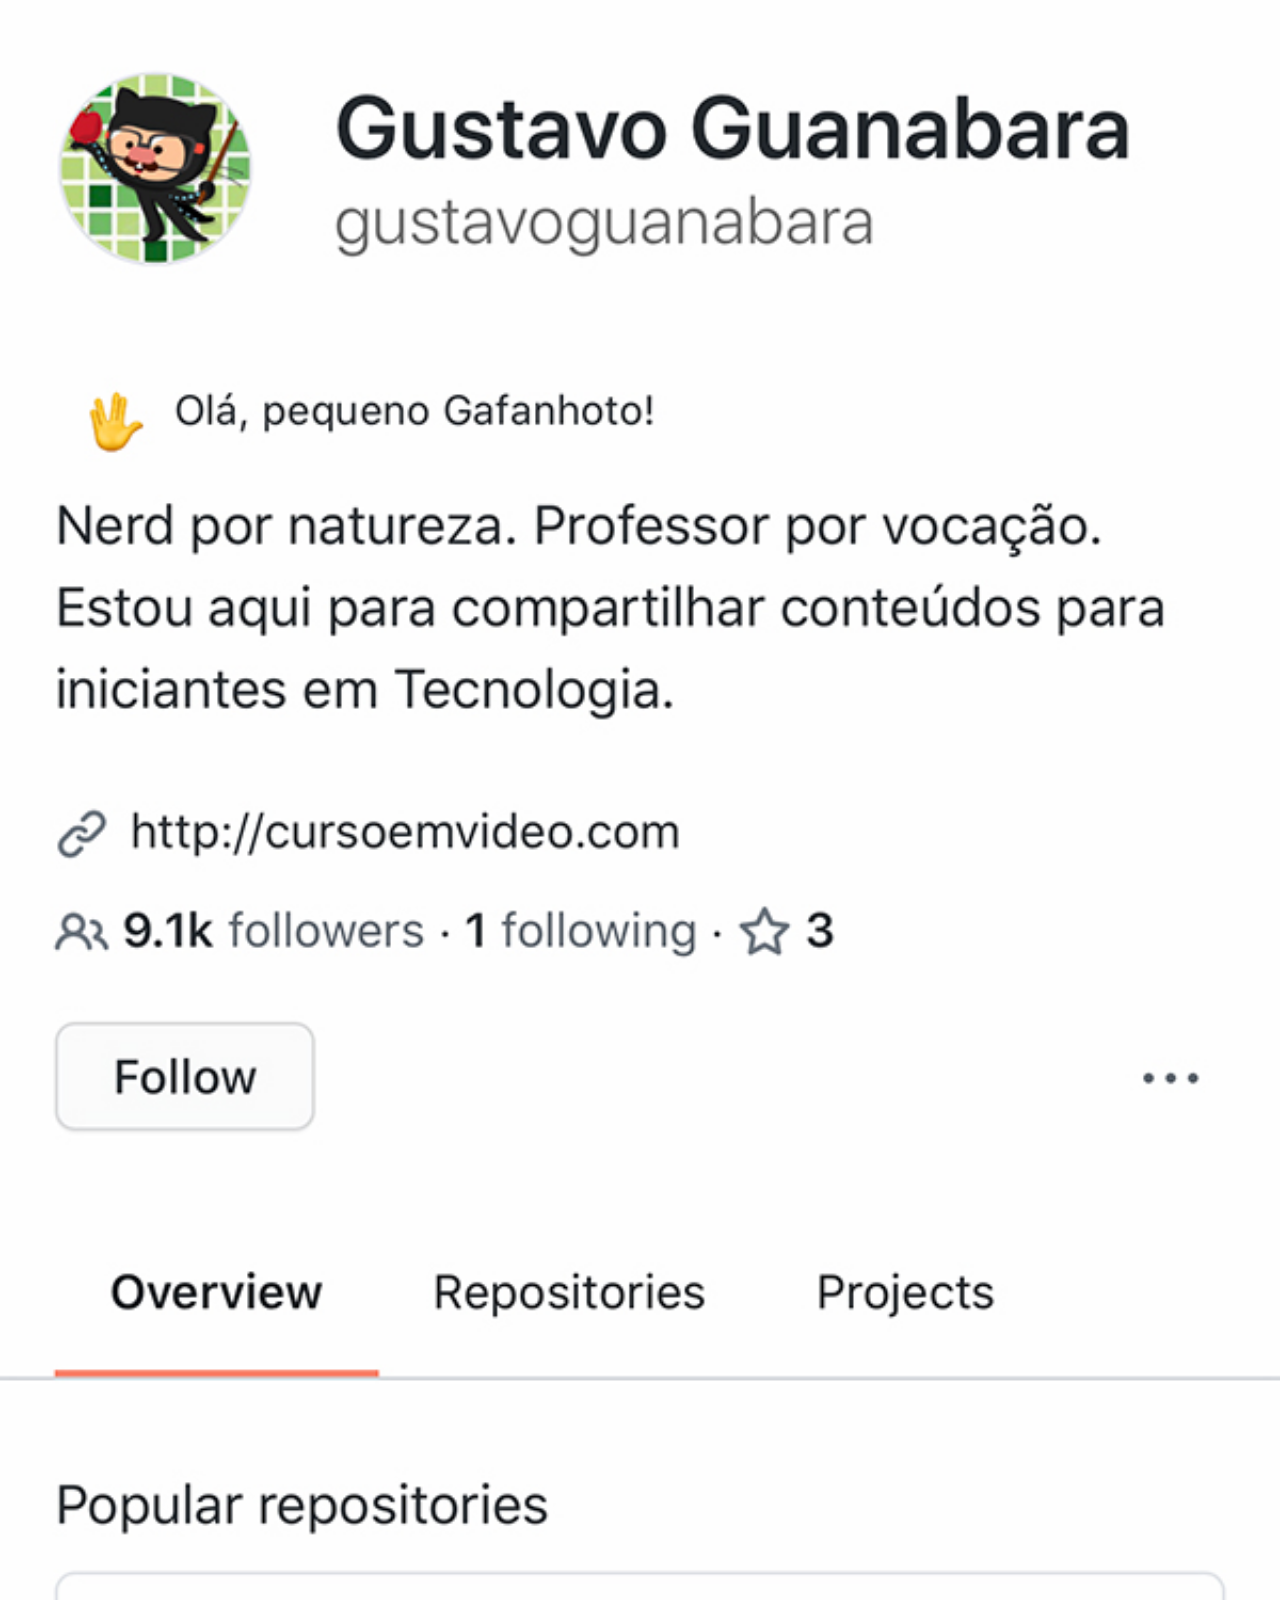
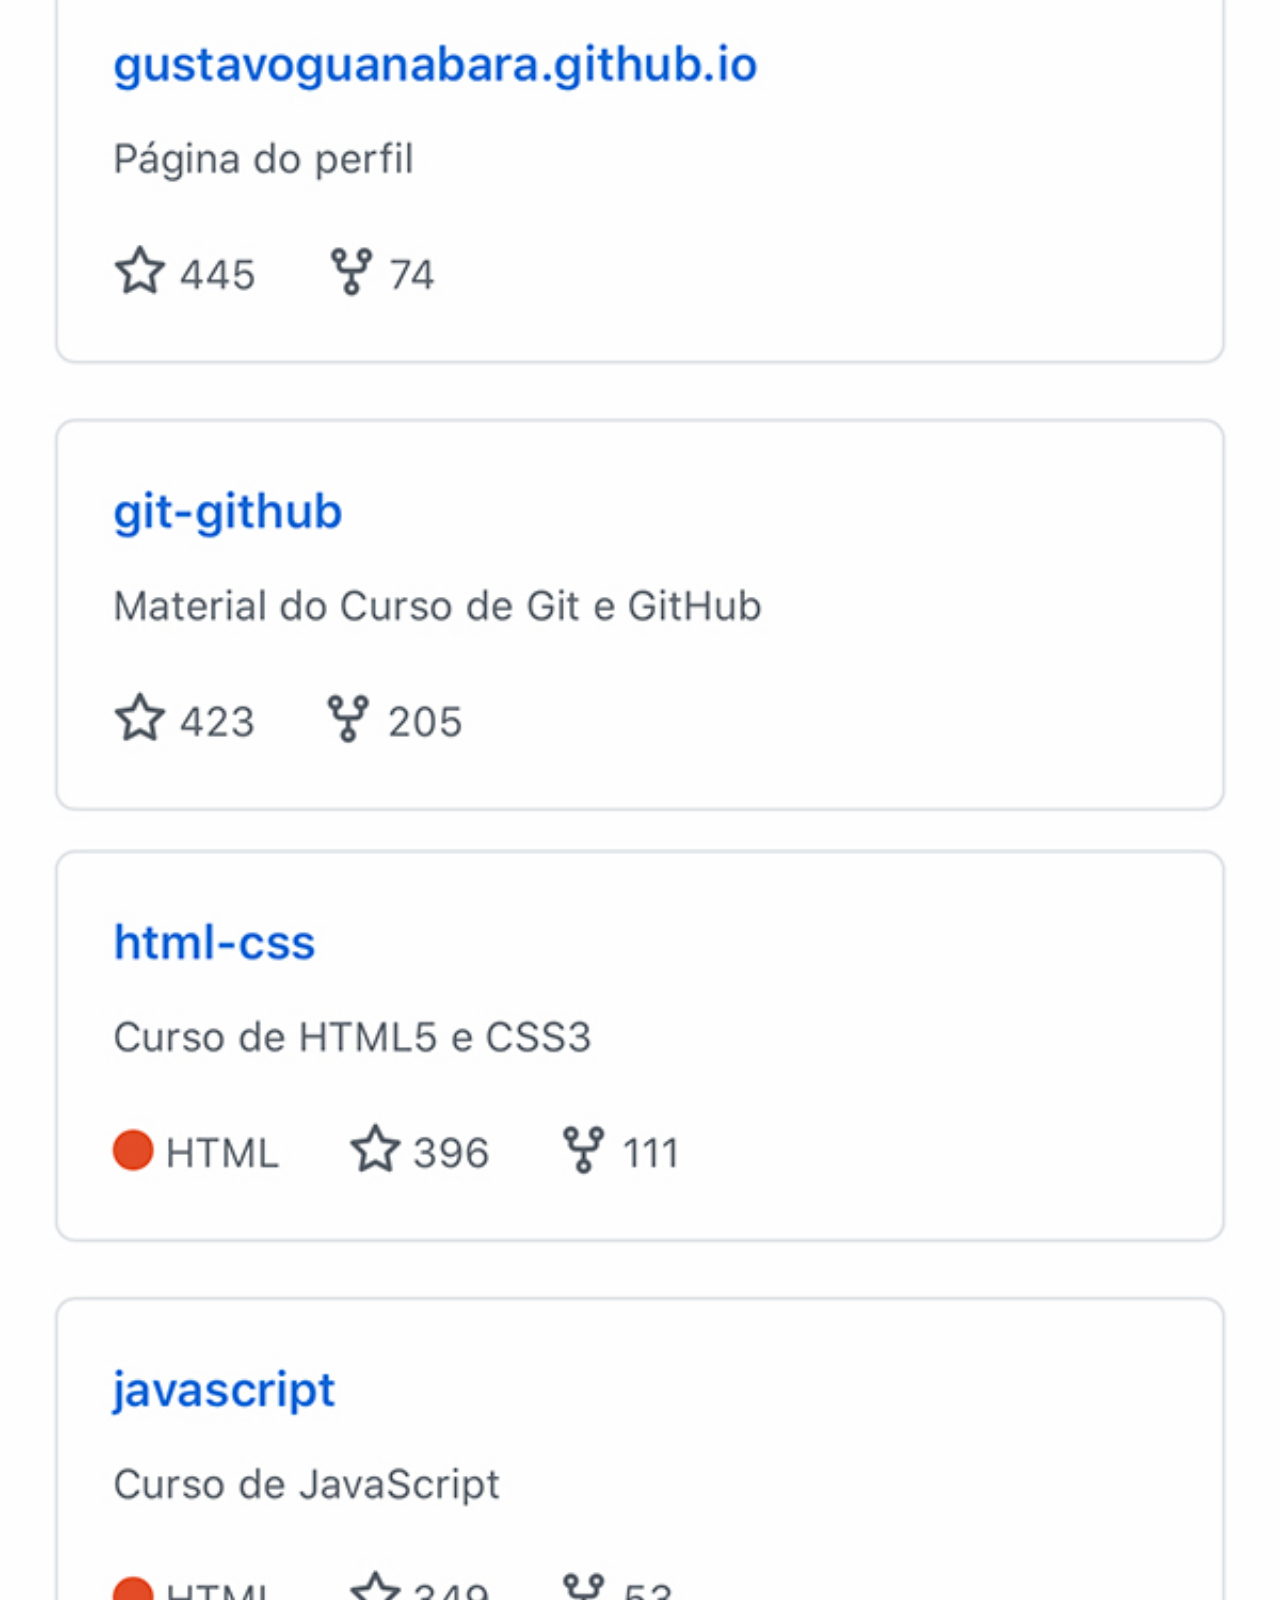
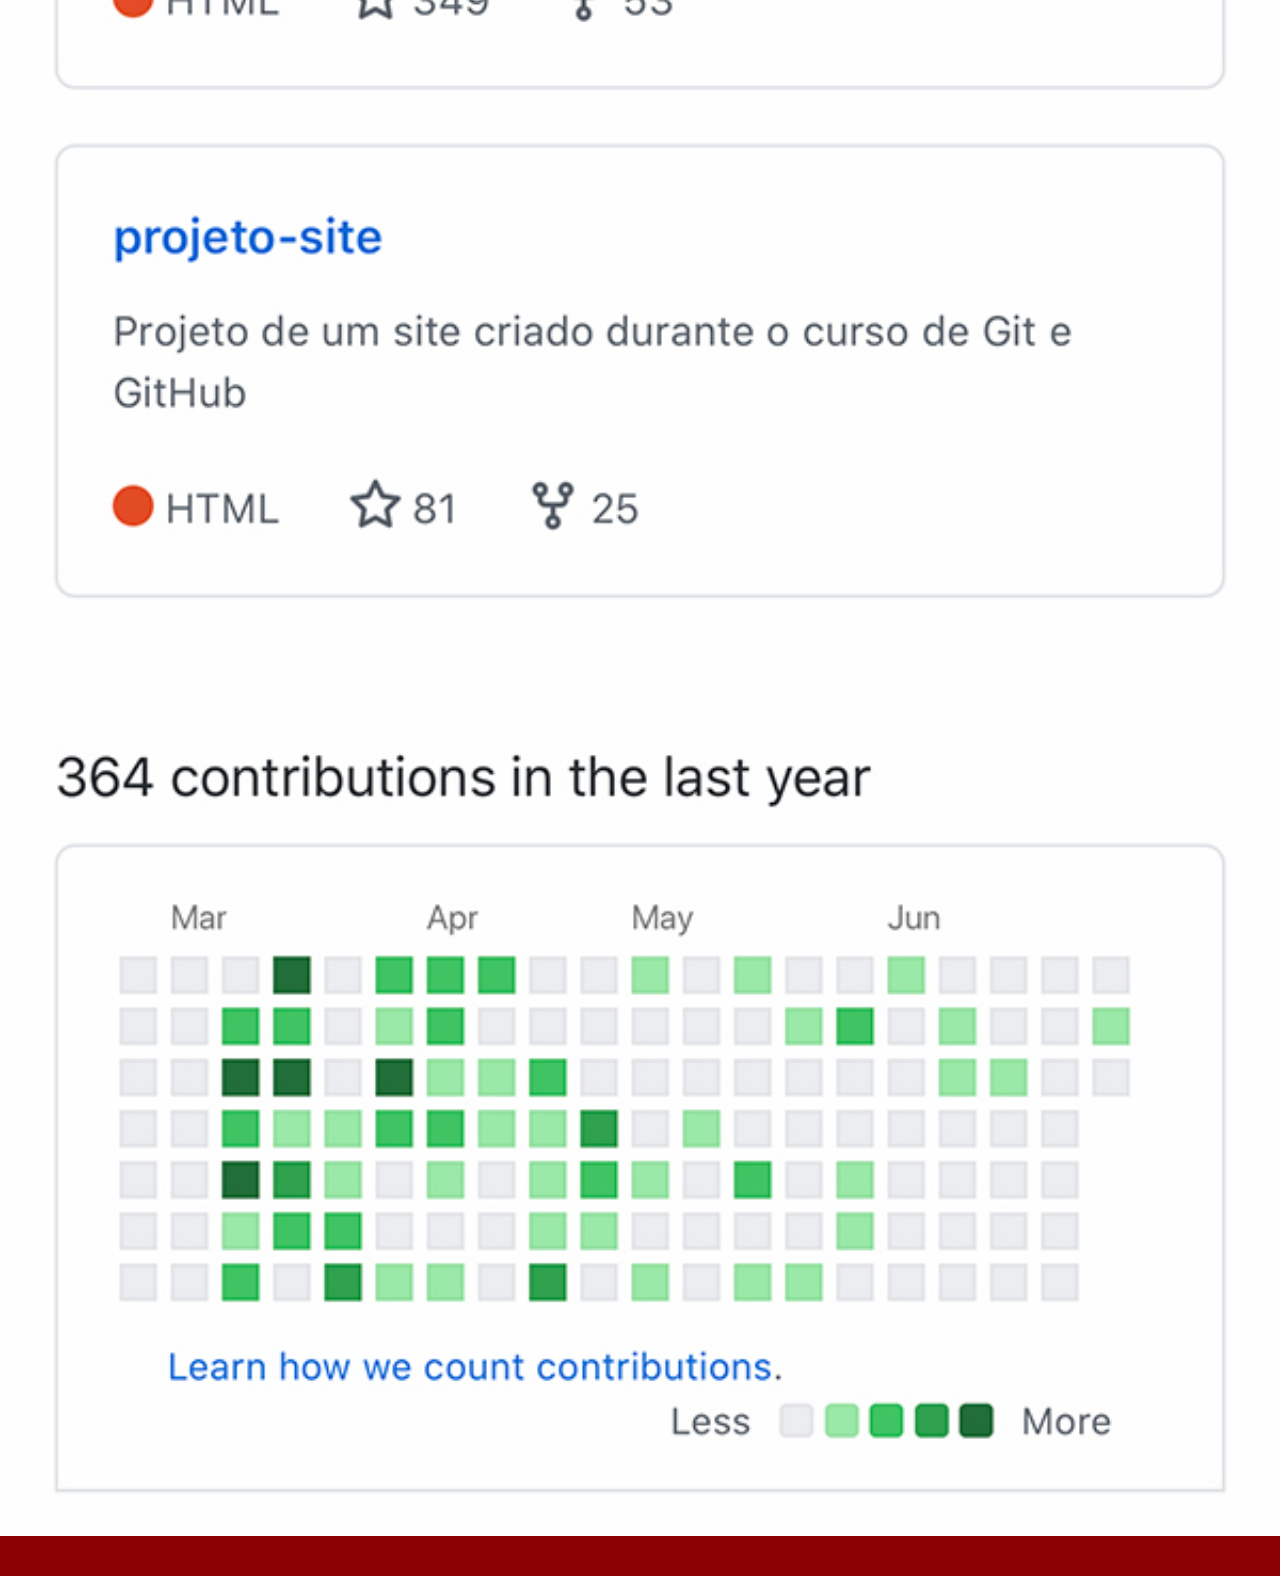
==== github.html @ 3de63553 "criei os primeiros ficheiros das redes sociais" ====
<!DOCTYPE html>
<html lang="pt-pt">
<head>
    <meta charset="UTF-8">
    <meta name="viewport" content="width=device-width, initial-scale=1.0">
    <title>GitHub</title>
    <link rel="stylesheet" href="estilos/social.css">
</head>
<body>
    <img src="imagens/tela-github.jpg" alt="tela github">
    <a href="https://gustavoguanabara.github.io/" target="_blank"></a>
</body>
</html>
---- estilos/social.css ----
@charset "UTF-8";

    * {
        margin: 0px;
        padding: 0px;
        font-family: Arial, Helvetica, sans-serif;
    }

    ::-webkit-scrollbar {
        width: 0px;
        height: 0px;
    }

    img {
        width: 100vw;
    }

    a {
        display: block;
        background-color: darkred;
        color: white;
        padding: 20px;
        text-align: center;
        font-weight: bolder;
        text-decoration: none;
    }

    a:hover {
        background-color: red;
    }
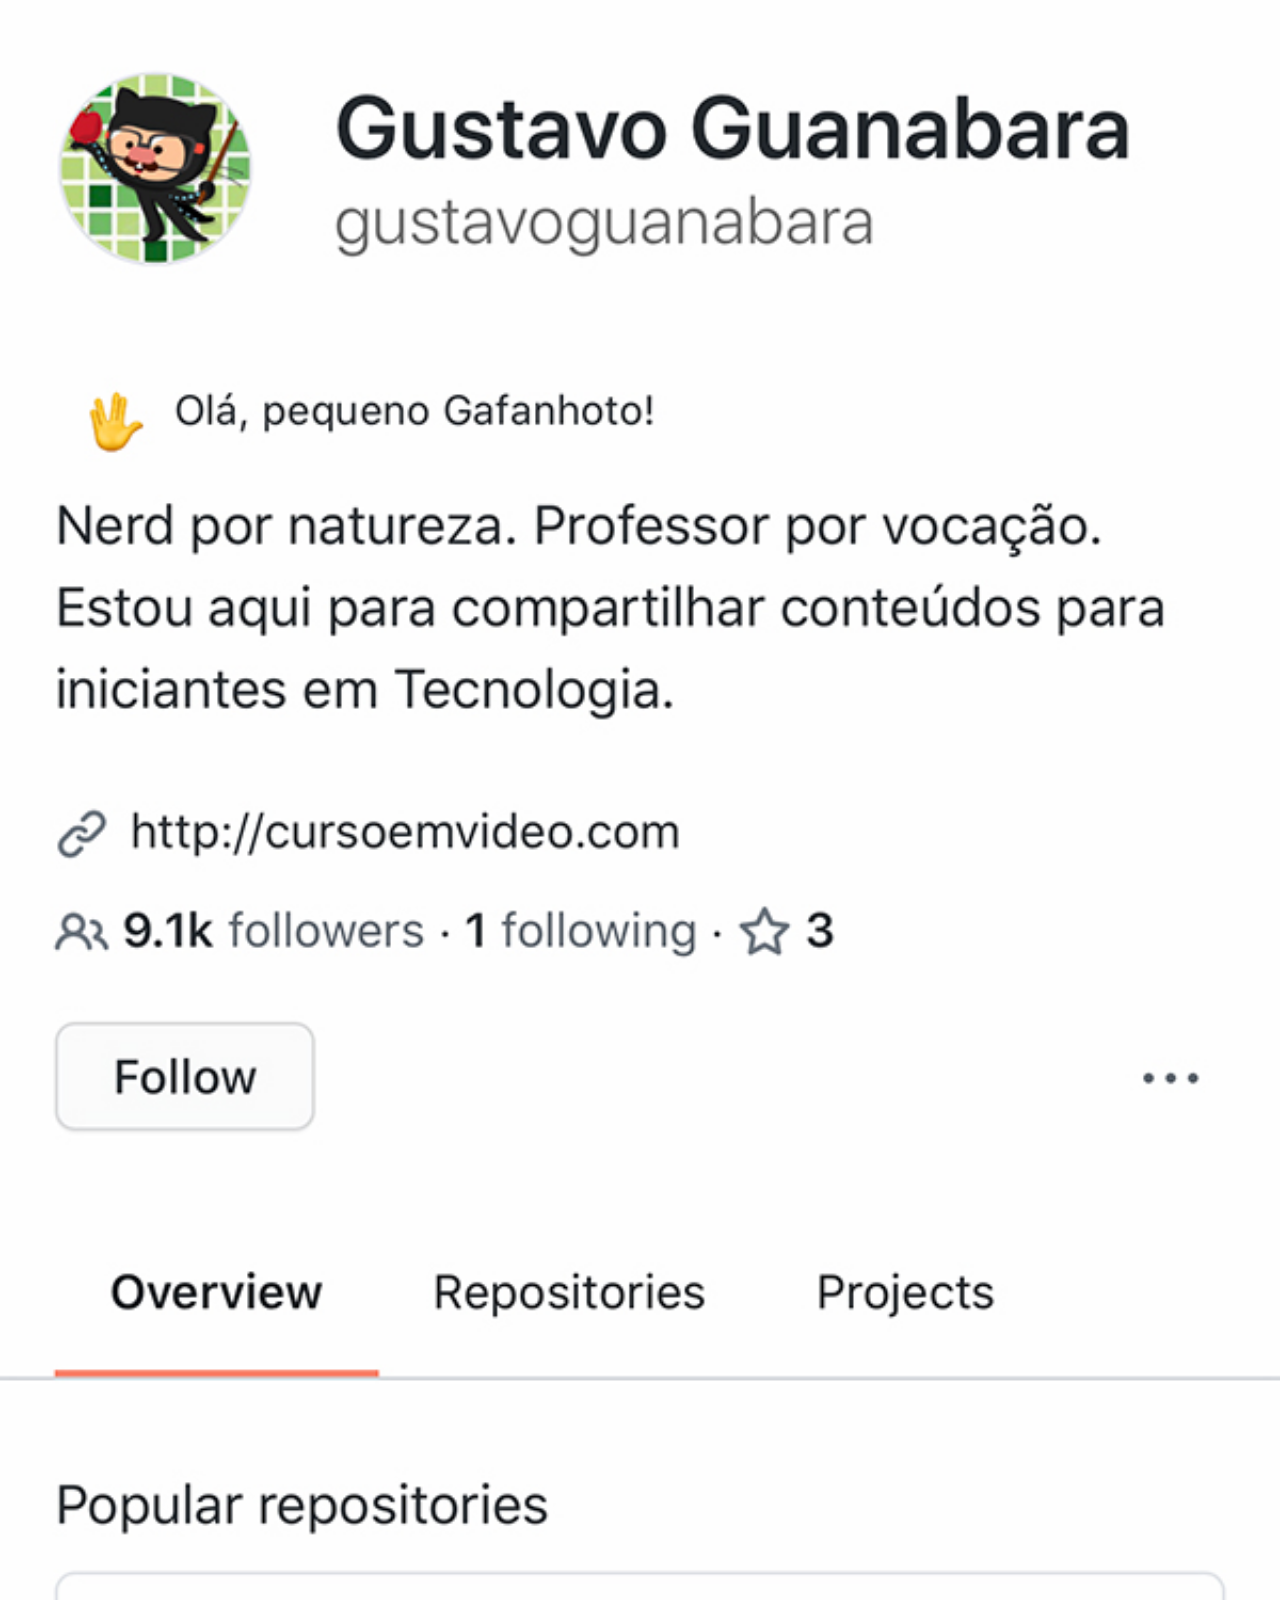
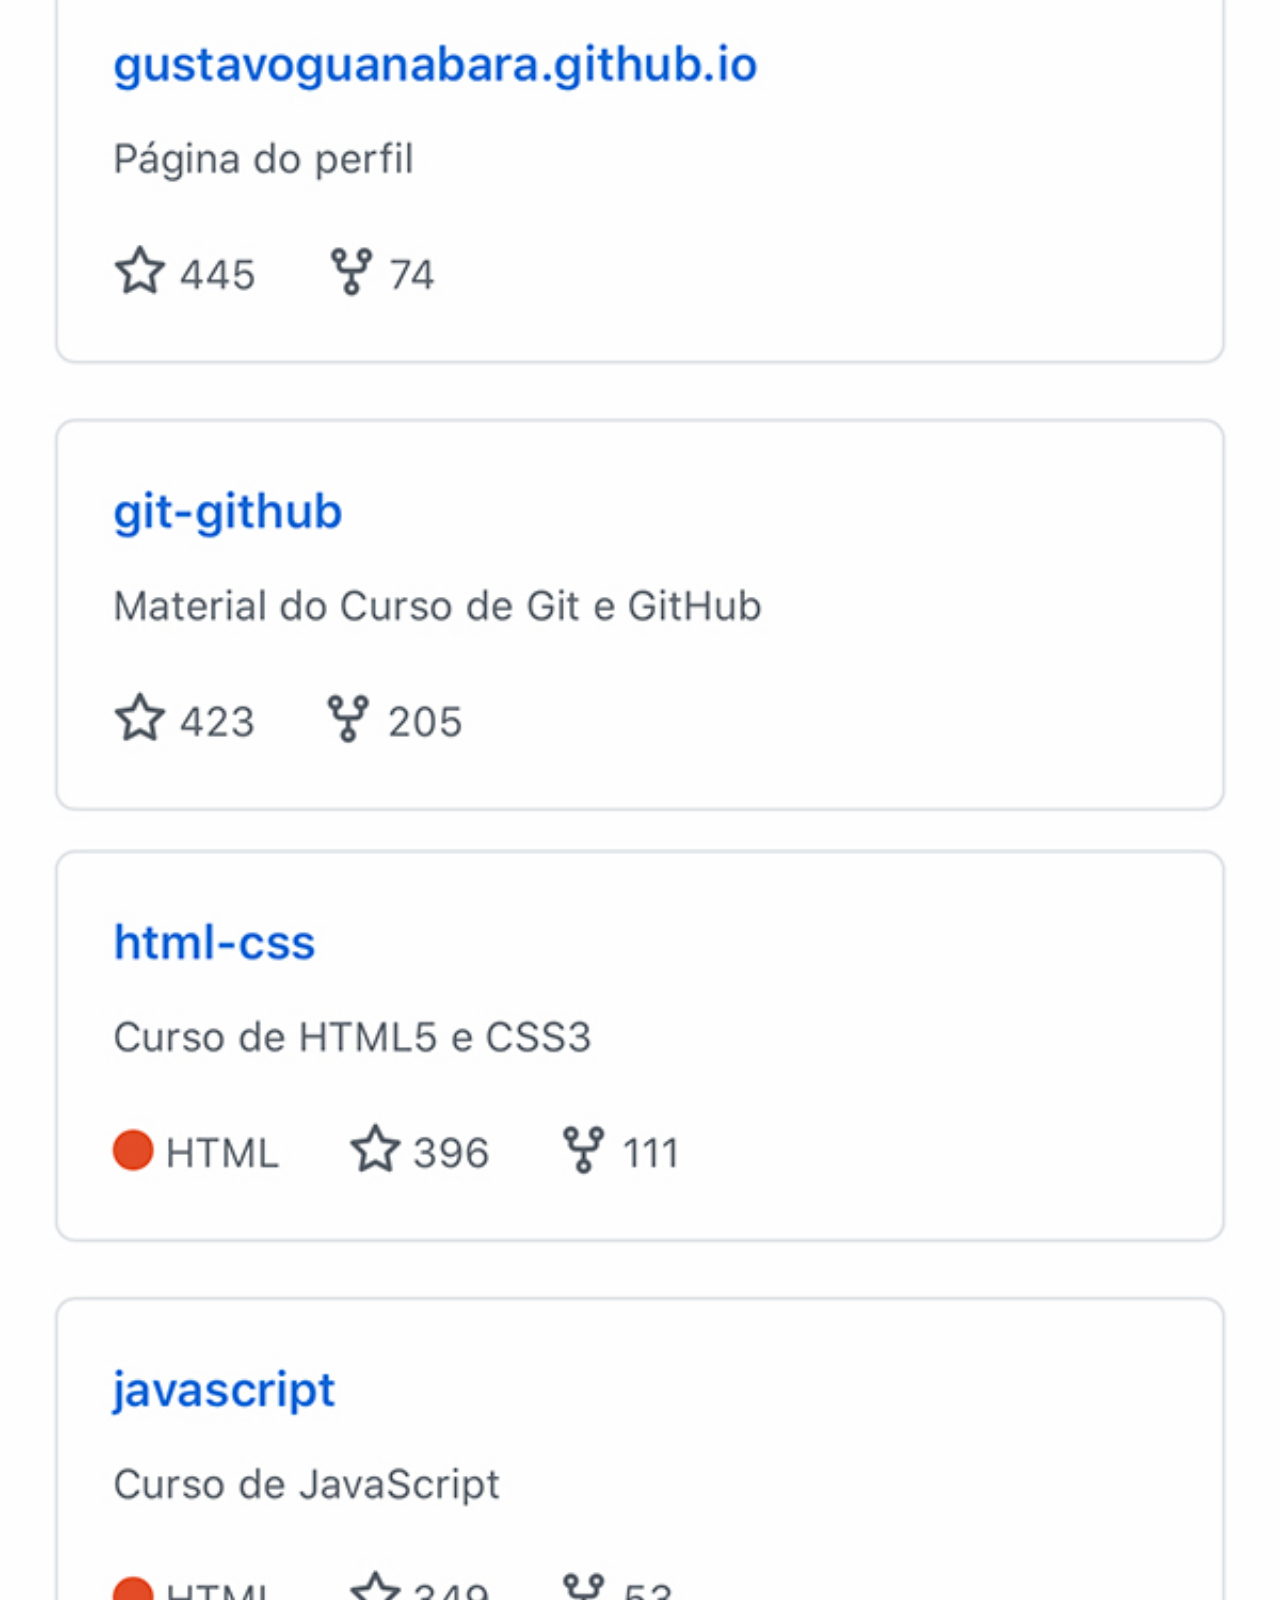
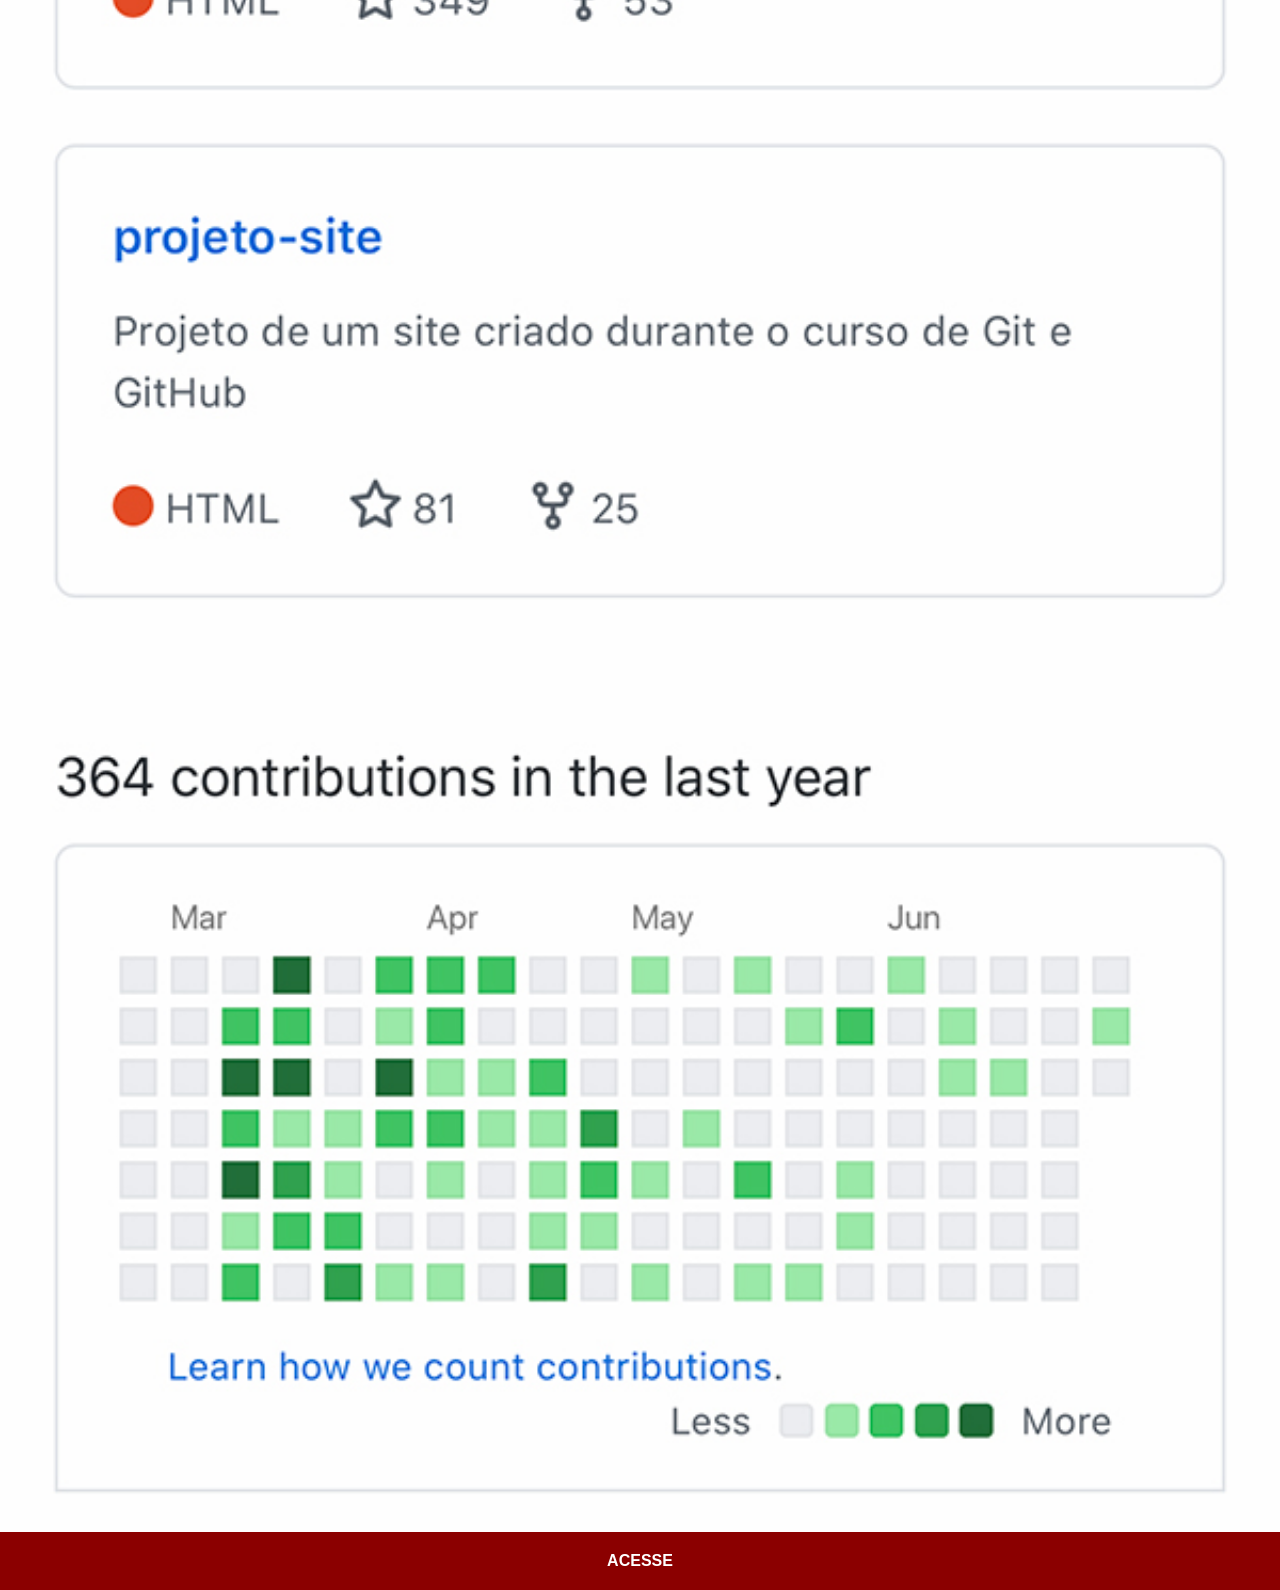
==== commit 48a5e90c: "ajuste finais" ====
--- a/github.html
+++ b/github.html
@@ -8,6 +8,6 @@
 </head>
 <body>
     <img src="imagens/tela-github.jpg" alt="tela github">
-    <a href="https://gustavoguanabara.github.io/" target="_blank"></a>
+    <a href="https://gustavoguanabara.github.io/" target="_blank">ACESSE</a>
 </body>
 </html>
--- a/estilos/social.css
+++ b/estilos/social.css
@@ -12,6 +12,7 @@
     }
 
     img {
+        display: block;
         width: 100vw;
     }
 
